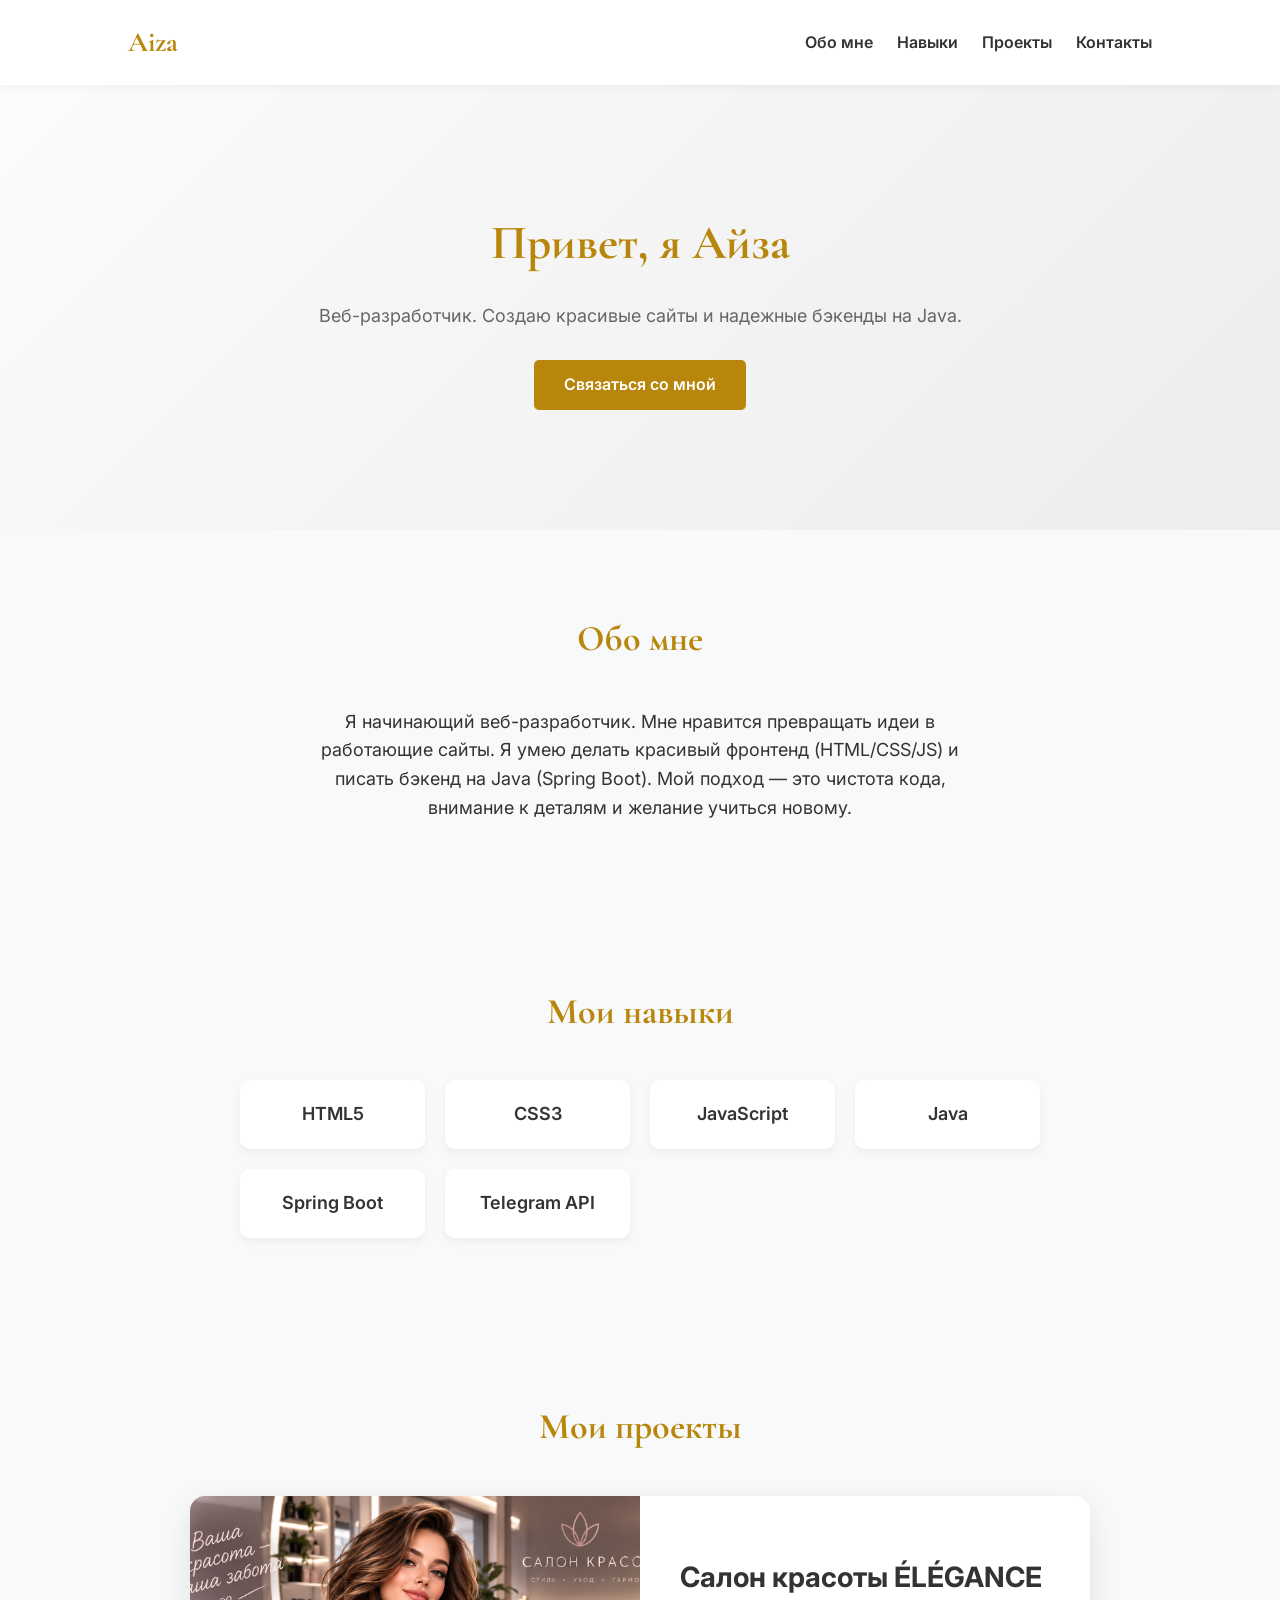
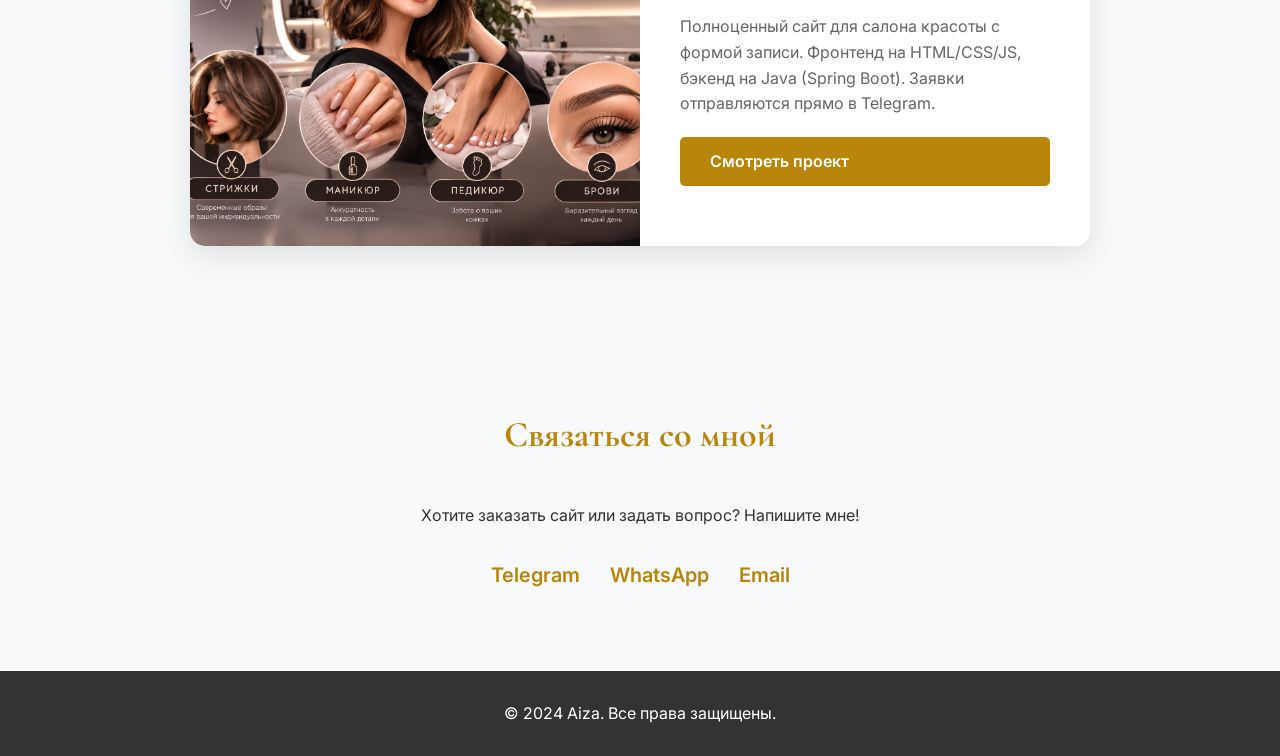
==== portfolio.html @ 19f4797b "Add files via upload" ====
<!DOCTYPE html>
<html lang="ru">
<head>
    <meta charset="UTF-8">
    <meta name="viewport" content="width=device-width, initial-scale=1.0">
    <title>Aiza — Web Developer</title>
    <link rel="stylesheet" href="portfolio.css">
    <!-- Подключаем шрифты -->
    <link href="https://fonts.googleapis.com/css2?family=Inter:wght@300;400;600&family=Cormorant+Garamond:wght@600&display=swap" rel="stylesheet">
</head>
<body>

<!-- Шапка -->
<header>
    <h1>Aiza</h1>
    <nav>
        <a href="#about">Обо мне</a>
        <a href="#skills">Навыки</a>
        <a href="#projects">Проекты</a>
        <a href="#contact">Контакты</a>
    </nav>
</header>

<!-- Главный экран -->
<section class="hero">
    <div class="hero-content">
        <h2>Привет, я Айза</h2>
        <p>Веб-разработчик. Создаю красивые сайты и надежные бэкенды на Java.</p>
        <a href="#contact" class="btn">Связаться со мной</a>
    </div>
</section>

<!-- Обо мне -->
<section id="about" class="about">
    <h2>Обо мне</h2>
    <p>Я начинающий веб-разработчик. Мне нравится превращать идеи в работающие сайты.
        Я умею делать красивый фронтенд (HTML/CSS/JS) и писать бэкенд на Java (Spring Boot).
        Мой подход — это чистота кода, внимание к деталям и желание учиться новому.</p>
</section>

<!-- Навыки -->
<section id="skills" class="skills">
    <h2>Мои навыки</h2>
    <div class="skills-grid">
        <div class="skill-card">HTML5</div>
        <div class="skill-card">CSS3</div>
        <div class="skill-card">JavaScript</div>
        <div class="skill-card">Java</div>
        <div class="skill-card">Spring Boot</div>
        <div class="skill-card">Telegram API</div>
    </div>
</section>

<!-- Проекты (тут будет Элеганс) -->
<section id="projects" class="projects">
    <h2>Мои проекты</h2>
    <div class="project-card">
        <!-- Сюда мы вставим скриншот вашего сайта -->
        <img src="images/main-bg.jpg" alt="Салон красоты ÉLÉGANCE" class="project-img">
        <div class="project-info">
            <h3>Салон красоты ÉLÉGANCE</h3>
            <p>Полноценный сайт для салона красоты с формой записи.
                Фронтенд на HTML/CSS/JS, бэкенд на Java (Spring Boot).
                Заявки отправляются прямо в Telegram.</p>
            <a href="index.html" class="btn">Смотреть проект</a>
        </div>
    </div>
</section>

<!-- Контакты -->
<section id="contact" class="contact">
    <h2>Связаться со мной</h2>
    <p>Хотите заказать сайт или задать вопрос? Напишите мне!</p>
    <div class="contact-links">
        <a href="https://t.me/@aiza_nm" target="_blank">Telegram</a>
        <a href="https://wa.me/79154948055" target="_blank">WhatsApp</a>
        <a href="mailto:aizaanazar@gmail.com">Email</a>
    </div>
</section>

<footer>
    <p>&copy; 2024 Aiza. Все права защищены.</p>
</footer>

<script src="script.js"></script>
</body>
</html>
---- portfolio.css ----
* {
    margin: 0;
    padding: 0;
    box-sizing: border-box;
}

body {
    font-family: 'Inter', sans-serif;
    background-color: #f8f9fa;
    color: #333;
    line-height: 1.6;
}

/* Шапка */
header {
    display: flex;
    justify-content: space-between;
    align-items: center;
    padding: 20px 10%;
    background: #fff;
    box-shadow: 0 2px 10px rgba(0,0,0,0.05);
    position: sticky;
    top: 0;
    z-index: 100;
}

header h1 {
    font-family: 'Cormorant Garamond', serif;
    font-size: 28px;
    color: #b8860b;
}

nav a {
    text-decoration: none;
    color: #333;
    margin-left: 20px;
    font-weight: 600;
    transition: color 0.3s;
}

nav a:hover {
    color: #b8860b;
}

/* Главный экран */
.hero {
    text-align: center;
    padding: 120px 20px;
    background: linear-gradient(135deg, #fdfbfb 0%, #ebedee 100%);
}

.hero h2 {
    font-size: 48px;
    margin-bottom: 20px;
    font-family: 'Cormorant Garamond', serif;
}

.hero p {
    font-size: 18px;
    color: #666;
    margin-bottom: 30px;
}

.btn {
    display: inline-block;
    background-color: #b8860b;
    color: #fff;
    padding: 12px 30px;
    border-radius: 5px;
    text-decoration: none;
    font-weight: 600;
    transition: background 0.3s;
}

.btn:hover {
    background-color: #9a6e09;
}

/* Общие секции */
section {
    padding: 80px 10%;
    text-align: center;
}

section h2 {
    font-size: 36px;
    margin-bottom: 40px;
    font-family: 'Cormorant Garamond', serif;
    color: #b8860b;
}

/* Обо мне */
.about p {
    max-width: 700px;
    margin: 0 auto;
    font-size: 18px;
}

/* Навыки */
.skills-grid {
    display: grid;
    grid-template-columns: repeat(auto-fit, minmax(150px, 1fr));
    gap: 20px;
    max-width: 800px;
    margin: 0 auto;
}

.skill-card {
    background: #fff;
    padding: 20px;
    border-radius: 10px;
    box-shadow: 0 4px 10px rgba(0,0,0,0.05);
    font-weight: 600;
    font-size: 18px;
}

/* Проекты */
.project-card {
    display: flex;
    align-items: center;
    background: #fff;
    border-radius: 15px;
    overflow: hidden;
    box-shadow: 0 10px 30px rgba(0,0,0,0.1);
    max-width: 900px;
    margin: 0 auto;
    text-align: left;
    /* Добавляем фиксированную высоту, чтобы картинка не плющилась */
    height: 350px;
}
.project-img {
    /* Увеличиваем картинку, чтобы она занимала половину карточки */
    width: 50%;
    height: 100%;
    object-fit: cover; /* Картинка заполнит всё пространство, не искажаясь */
}
.project-info {
    padding: 40px;
    width: 50%;
    /* Выравниваем текст по центру по вертикали */
    display: flex;
    flex-direction: column;
    justify-content: center;
}

.project-info h3 {
    font-size: 28px;
    margin-bottom: 15px;
}

.project-info p {
    color: #666;
    margin-bottom: 20px;
}

/* Контакты */
.contact-links {
    display: flex;
    justify-content: center;
    gap: 30px;
    margin-top: 30px;
}

.contact-links a {
    text-decoration: none;
    color: #b8860b;
    font-size: 20px;
    font-weight: 600;
    transition: color 0.3s;
}

.contact-links a:hover {
    color: #333;
}

footer {
    text-align: center;
    padding: 30px;
    background: #333;
    color: #fff;
}
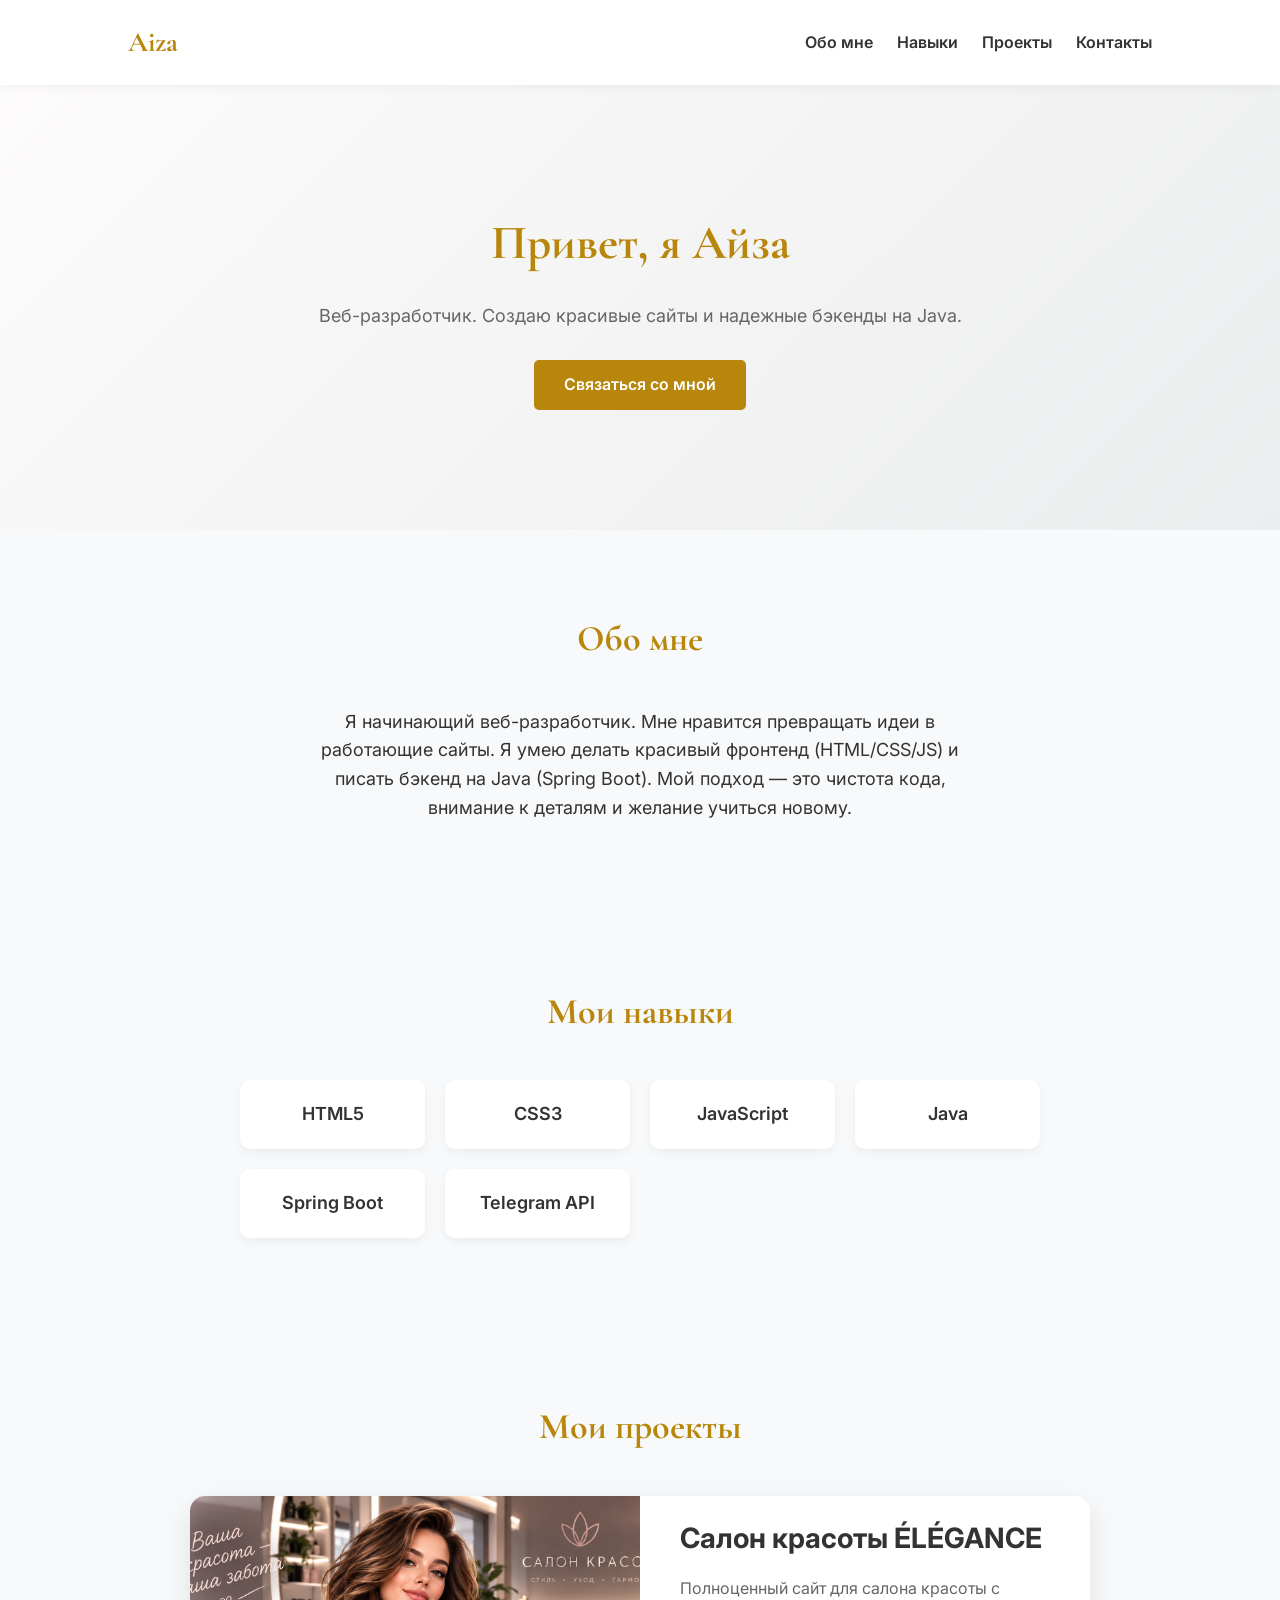
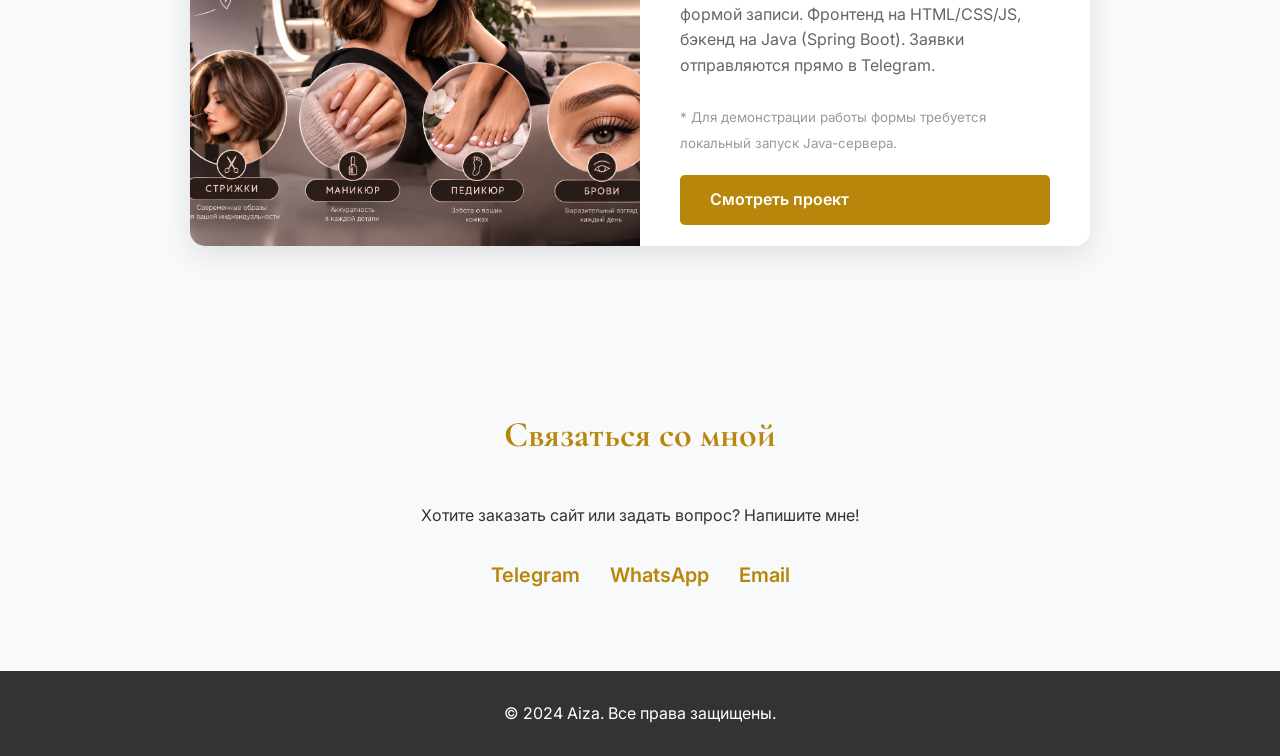
==== commit cd32af1f: "Update portfolio.html" ====
--- a/portfolio.html
+++ b/portfolio.html
@@ -51,21 +51,18 @@
     </div>
 </section>
 
-<!-- Проекты (тут будет Элеганс) -->
-<section id="projects" class="projects">
-    <h2>Мои проекты</h2>
-    <div class="project-card">
-        <!-- Сюда мы вставим скриншот вашего сайта -->
-        <img src="images/main-bg.jpg" alt="Салон красоты ÉLÉGANCE" class="project-img">
-        <div class="project-info">
-            <h3>Салон красоты ÉLÉGANCE</h3>
-            <p>Полноценный сайт для салона красоты с формой записи.
-                Фронтенд на HTML/CSS/JS, бэкенд на Java (Spring Boot).
-                Заявки отправляются прямо в Telegram.</p>
-            <a href="index.html" class="btn">Смотреть проект</a>
+    <!-- Проекты -->
+    <section id="projects" class="projects">
+        <h2>Мои проекты</h2>
+        <div class="project-card">
+            <img src="images/main-bg.jpg" alt="Салон красоты ÉLÉGANCE" class="project-img">
+            <div class="project-info">
+                <h3>Салон красоты ÉLÉGANCE</h3>
+                <p>Полноценный сайт для салона красоты с формой записи. Фронтенд на HTML/CSS/JS, бэкенд на Java (Spring Boot). Заявки отправляются прямо в Telegram.<br><br><small style="color: #999;">* Для демонстрации работы формы требуется локальный запуск Java-сервера.</small></p>
+                <a href="index.html" class="btn">Смотреть проект</a>
+            </div>
         </div>
-    </div>
-</section>
+    </section>
 
 <!-- Контакты -->
 <section id="contact" class="contact">
@@ -84,4 +81,4 @@
 
 <script src="script.js"></script>
 </body>
-</html>+</html>
